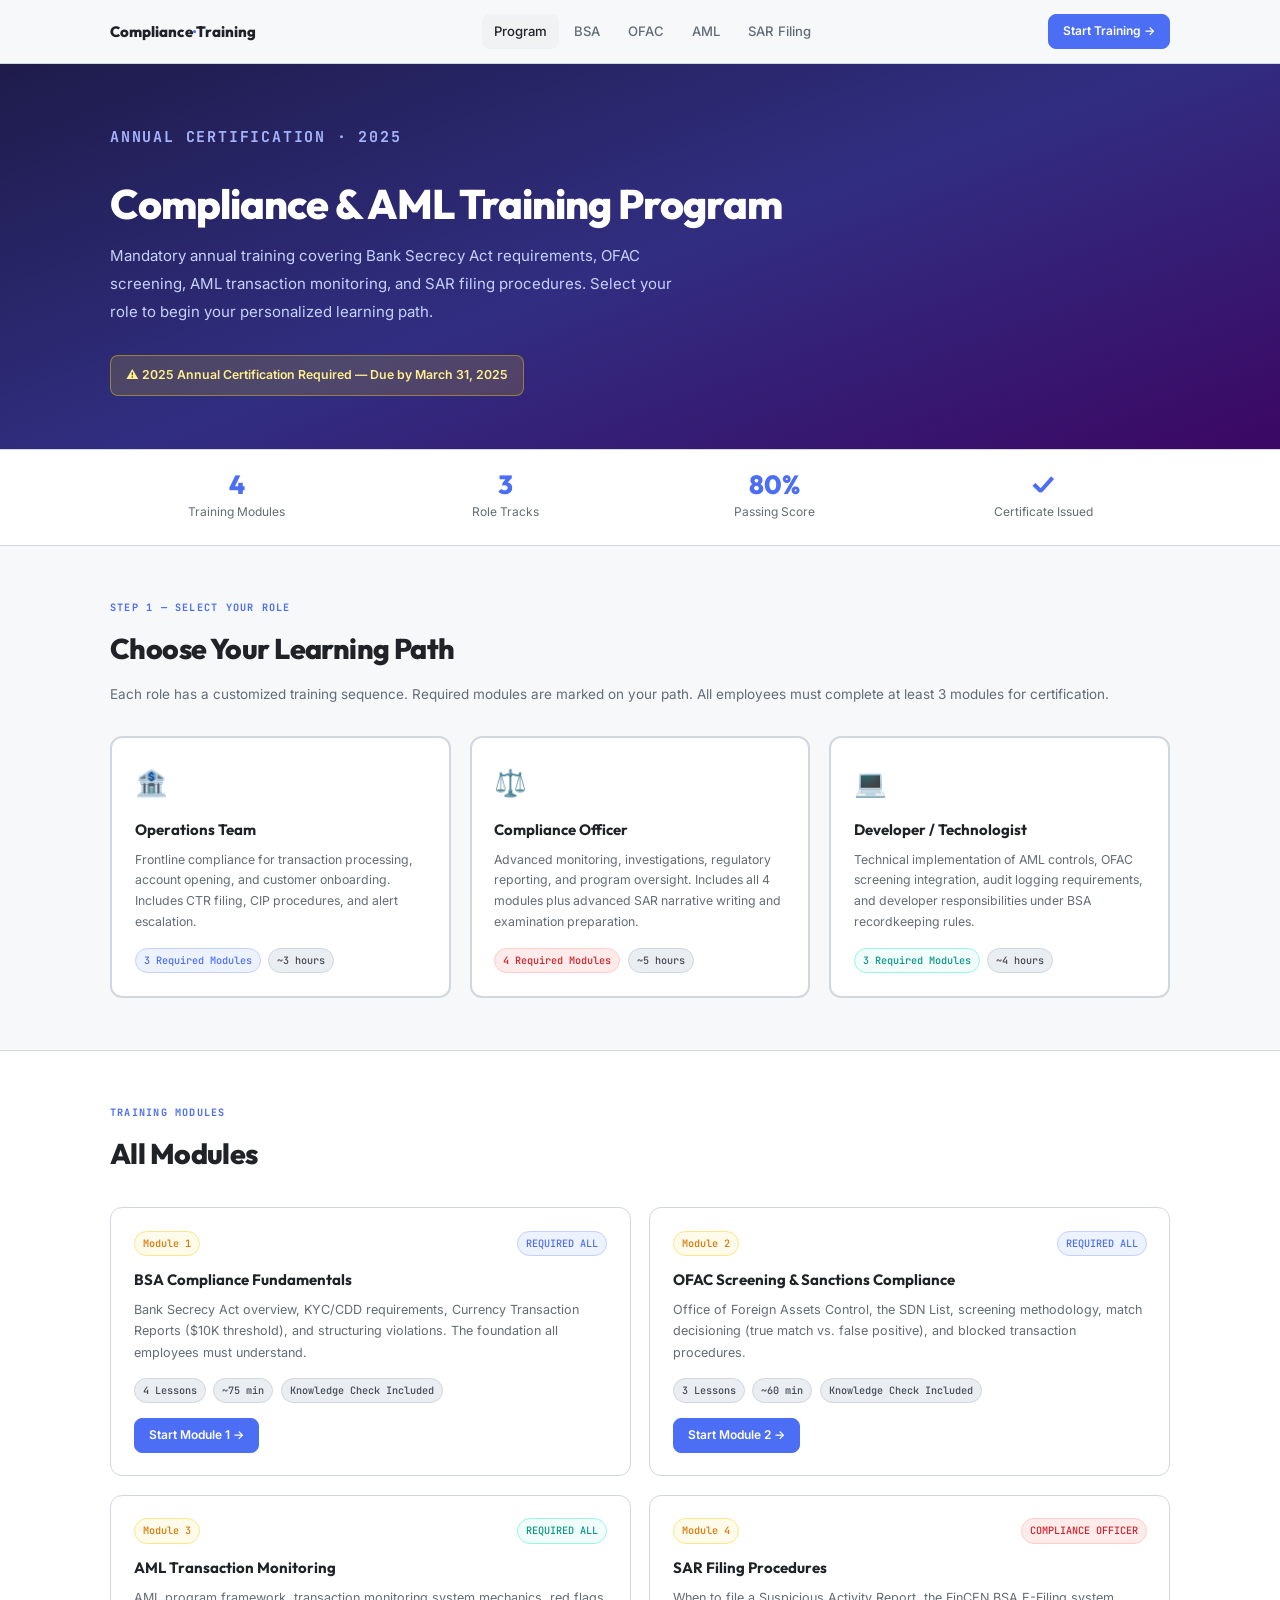
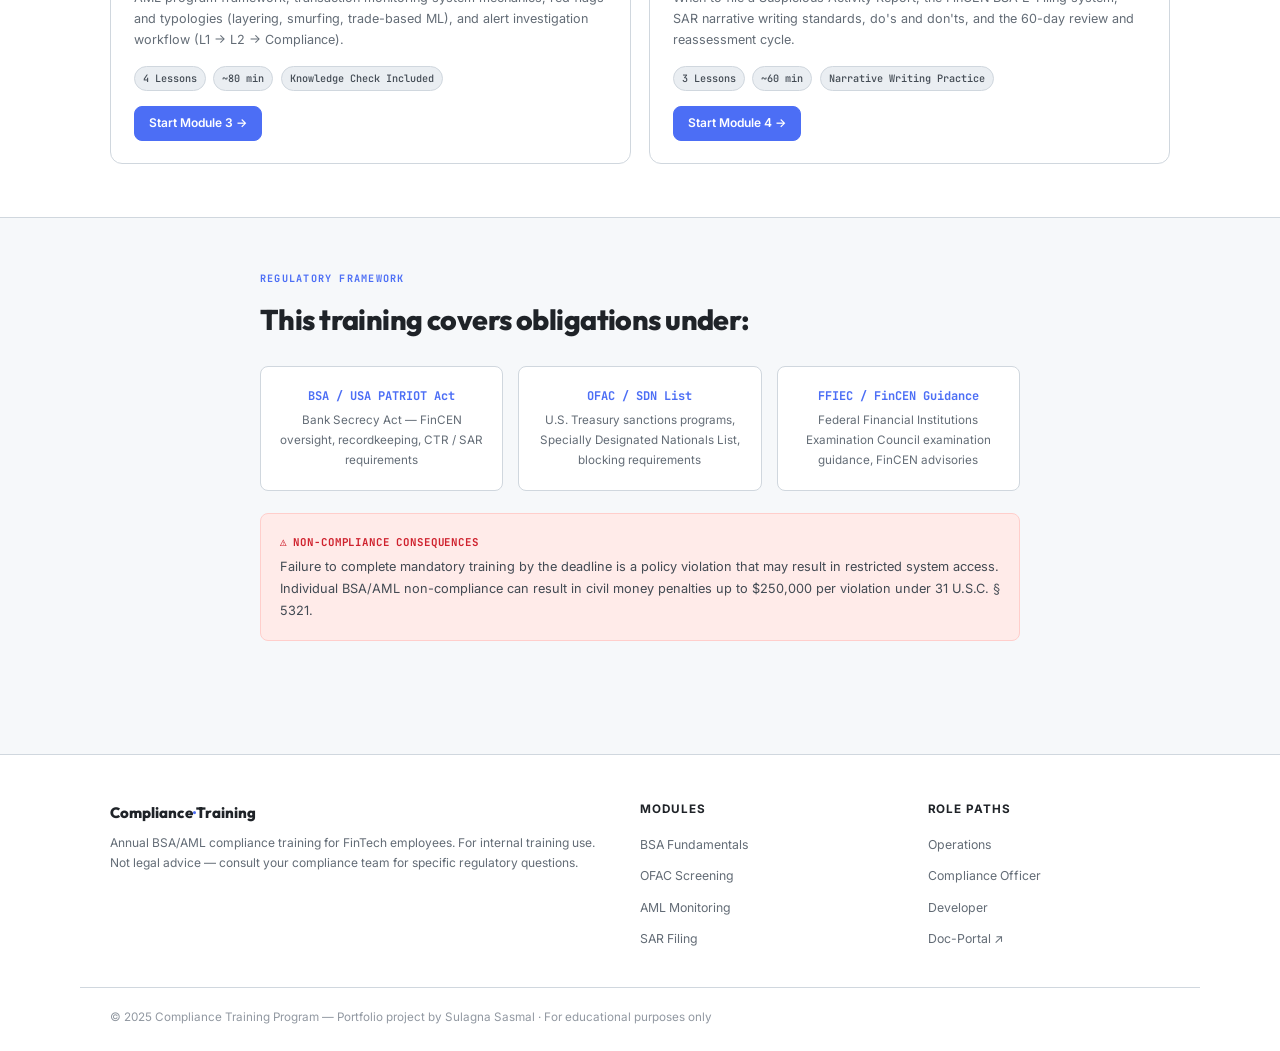
==== index.html @ 872cd0ae "Initial commit: Compliance & AML Training Program Portfolio site: structured BSA/OFAC/AML/SAR employ" ====
<!DOCTYPE html>
<html lang="en">
<head>
<meta charset="UTF-8">
<meta name="viewport" content="width=device-width, initial-scale=1.0">
<meta name="description" content="Compliance & AML Training Program — mandatory annual training covering BSA, KYC/CDD, OFAC screening, and AML transaction monitoring for FinTech employees.">
<title>Compliance & AML Training Program — 2025 Annual Certification</title>
<link rel="stylesheet" href="assets/css/style.css">
</head>
<body>

<nav class="nav">
  <div class="nav-inner">
    <a href="index.html" class="nav-brand">Compliance<span>·</span>Training</a>
    <div class="nav-links">
      <a href="index.html" class="nav-link active">Program</a>
      <a href="module-bsa.html" class="nav-link">BSA</a>
      <a href="module-ofac.html" class="nav-link">OFAC</a>
      <a href="module-aml.html" class="nav-link">AML</a>
      <a href="module-sar.html" class="nav-link">SAR Filing</a>
    </div>
    <div class="nav-actions">
      <a href="module-bsa.html" class="btn btn-indigo btn-sm">Start Training →</a>
    </div>
  </div>
</nav>

<!-- HERO -->
<section class="training-hero">
  <div class="container">
    <p class="section-label">Annual Certification · 2025</p>
    <h1>Compliance &amp; AML Training Program</h1>
    <p>Mandatory annual training covering Bank Secrecy Act requirements, OFAC screening, AML transaction monitoring, and SAR filing procedures. Select your role to begin your personalized learning path.</p>
    <div style="display:inline-flex;align-items:center;gap:0.5rem;background:rgba(255,220,0,0.15);border:1px solid rgba(255,220,0,0.4);border-radius:var(--radius);padding:0.6rem 1rem;font-size:0.82rem;color:#fef08a;font-weight:600;">
      ⚠ 2025 Annual Certification Required — Due by March 31, 2025
    </div>
  </div>
</section>

<!-- STATS -->
<div class="stats-strip">
  <div class="stats-grid">
    <div class="stat-item"><span class="stat-number">4</span><div class="stat-label">Training Modules</div></div>
    <div class="stat-item"><span class="stat-number">3</span><div class="stat-label">Role Tracks</div></div>
    <div class="stat-item"><span class="stat-number">80%</span><div class="stat-label">Passing Score</div></div>
    <div class="stat-item"><span class="stat-number">✓</span><div class="stat-label">Certificate Issued</div></div>
  </div>
</div>

<!-- ROLE SELECTOR -->
<section class="section">
  <div class="container">
    <p class="section-label">Step 1 — Select Your Role</p>
    <h2 class="section-title">Choose Your Learning Path</h2>
    <p style="font-size:0.9rem;color:var(--text-3);margin-bottom:1rem;">Each role has a customized training sequence. Required modules are marked on your path. All employees must complete at least 3 modules for certification.</p>

    <div class="role-grid">
      <a href="path-ops.html" class="role-card" data-role="ops">
        <div class="role-icon">🏦</div>
        <div class="role-title">Operations Team</div>
        <p class="role-desc">Frontline compliance for transaction processing, account opening, and customer onboarding. Includes CTR filing, CIP procedures, and alert escalation.</p>
        <div class="role-meta">
          <span class="badge badge-indigo">3 Required Modules</span>
          <span class="badge badge-gray">~3 hours</span>
        </div>
      </a>
      <a href="path-compliance.html" class="role-card" data-role="compliance">
        <div class="role-icon">⚖️</div>
        <div class="role-title">Compliance Officer</div>
        <p class="role-desc">Advanced monitoring, investigations, regulatory reporting, and program oversight. Includes all 4 modules plus advanced SAR narrative writing and examination preparation.</p>
        <div class="role-meta">
          <span class="badge badge-red">4 Required Modules</span>
          <span class="badge badge-gray">~5 hours</span>
        </div>
      </a>
      <a href="path-developer.html" class="role-card" data-role="developer">
        <div class="role-icon">💻</div>
        <div class="role-title">Developer / Technologist</div>
        <p class="role-desc">Technical implementation of AML controls, OFAC screening integration, audit logging requirements, and developer responsibilities under BSA recordkeeping rules.</p>
        <div class="role-meta">
          <span class="badge badge-teal">3 Required Modules</span>
          <span class="badge badge-gray">~4 hours</span>
        </div>
      </a>
    </div>
  </div>
</section>

<!-- ALL MODULES -->
<section class="section" style="background:var(--bg-card);border-top:1px solid var(--border);border-bottom:1px solid var(--border);">
  <div class="container">
    <p class="section-label">Training Modules</p>
    <h2 class="section-title">All Modules</h2>

    <div class="module-grid">
      <a href="module-bsa.html" class="module-card">
        <div class="module-card-header">
          <span class="badge badge-amber">Module 1</span>
          <span class="badge badge-indigo">REQUIRED ALL</span>
        </div>
        <div class="module-title-main">BSA Compliance Fundamentals</div>
        <div class="module-desc">Bank Secrecy Act overview, KYC/CDD requirements, Currency Transaction Reports ($10K threshold), and structuring violations. The foundation all employees must understand.</div>
        <div style="display:flex;gap:0.5rem;flex-wrap:wrap;margin-bottom:1rem;">
          <span class="badge badge-gray">4 Lessons</span>
          <span class="badge badge-gray">~75 min</span>
          <span class="badge badge-gray">Knowledge Check Included</span>
        </div>
        <div class="btn btn-indigo btn-sm">Start Module 1 →</div>
      </a>

      <a href="module-ofac.html" class="module-card">
        <div class="module-card-header">
          <span class="badge badge-amber">Module 2</span>
          <span class="badge badge-indigo">REQUIRED ALL</span>
        </div>
        <div class="module-title-main">OFAC Screening &amp; Sanctions Compliance</div>
        <div class="module-desc">Office of Foreign Assets Control, the SDN List, screening methodology, match decisioning (true match vs. false positive), and blocked transaction procedures.</div>
        <div style="display:flex;gap:0.5rem;flex-wrap:wrap;margin-bottom:1rem;">
          <span class="badge badge-gray">3 Lessons</span>
          <span class="badge badge-gray">~60 min</span>
          <span class="badge badge-gray">Knowledge Check Included</span>
        </div>
        <div class="btn btn-indigo btn-sm">Start Module 2 →</div>
      </a>

      <a href="module-aml.html" class="module-card">
        <div class="module-card-header">
          <span class="badge badge-amber">Module 3</span>
          <span class="badge badge-teal">REQUIRED ALL</span>
        </div>
        <div class="module-title-main">AML Transaction Monitoring</div>
        <div class="module-desc">AML program framework, transaction monitoring system mechanics, red flags and typologies (layering, smurfing, trade-based ML), and alert investigation workflow (L1 → L2 → Compliance).</div>
        <div style="display:flex;gap:0.5rem;flex-wrap:wrap;margin-bottom:1rem;">
          <span class="badge badge-gray">4 Lessons</span>
          <span class="badge badge-gray">~80 min</span>
          <span class="badge badge-gray">Knowledge Check Included</span>
        </div>
        <div class="btn btn-indigo btn-sm">Start Module 3 →</div>
      </a>

      <a href="module-sar.html" class="module-card">
        <div class="module-card-header">
          <span class="badge badge-amber">Module 4</span>
          <span class="badge badge-red">COMPLIANCE OFFICER</span>
        </div>
        <div class="module-title-main">SAR Filing Procedures</div>
        <div class="module-desc">When to file a Suspicious Activity Report, the FinCEN BSA E-Filing system, SAR narrative writing standards, do's and don'ts, and the 60-day review and reassessment cycle.</div>
        <div style="display:flex;gap:0.5rem;flex-wrap:wrap;margin-bottom:1rem;">
          <span class="badge badge-gray">3 Lessons</span>
          <span class="badge badge-gray">~60 min</span>
          <span class="badge badge-gray">Narrative Writing Practice</span>
        </div>
        <div class="btn btn-indigo btn-sm">Start Module 4 →</div>
      </a>
    </div>
  </div>
</section>

<!-- REGULATORY FRAMEWORK -->
<section class="section">
  <div class="container-narrow">
    <p class="section-label">Regulatory Framework</p>
    <h2 class="section-title">This training covers obligations under:</h2>
    <div style="display:grid;grid-template-columns:repeat(3,1fr);gap:1rem;margin-top:1.5rem;">
      <div style="background:var(--bg-card);border:1px solid var(--border);border-radius:var(--radius);padding:1.25rem;text-align:center;">
        <div style="font-family:var(--font-mono);font-size:0.8rem;font-weight:700;color:var(--indigo);margin-bottom:0.35rem;">BSA / USA PATRIOT Act</div>
        <p style="font-size:0.78rem;color:var(--text-3);">Bank Secrecy Act — FinCEN oversight, recordkeeping, CTR / SAR requirements</p>
      </div>
      <div style="background:var(--bg-card);border:1px solid var(--border);border-radius:var(--radius);padding:1.25rem;text-align:center;">
        <div style="font-family:var(--font-mono);font-size:0.8rem;font-weight:700;color:var(--indigo);margin-bottom:0.35rem;">OFAC / SDN List</div>
        <p style="font-size:0.78rem;color:var(--text-3);">U.S. Treasury sanctions programs, Specially Designated Nationals List, blocking requirements</p>
      </div>
      <div style="background:var(--bg-card);border:1px solid var(--border);border-radius:var(--radius);padding:1.25rem;text-align:center;">
        <div style="font-family:var(--font-mono);font-size:0.8rem;font-weight:700;color:var(--indigo);margin-bottom:0.35rem;">FFIEC / FinCEN Guidance</div>
        <p style="font-size:0.78rem;color:var(--text-3);">Federal Financial Institutions Examination Council examination guidance, FinCEN advisories</p>
      </div>
    </div>
    <div style="background:var(--red-bg);border:1px solid var(--red-border);border-radius:var(--radius);padding:1.25rem;margin-top:1.5rem;">
      <div style="font-family:var(--font-mono);font-size:0.72rem;font-weight:700;color:var(--red);text-transform:uppercase;letter-spacing:0.08em;margin-bottom:0.35rem;">⚠ Non-Compliance Consequences</div>
      <p style="font-size:0.85rem;color:var(--text-2);margin:0;">Failure to complete mandatory training by the deadline is a policy violation that may result in restricted system access. Individual BSA/AML non-compliance can result in civil money penalties up to $250,000 per violation under 31 U.S.C. § 5321.</p>
    </div>
  </div>
</section>

<!-- FOOTER -->
<footer class="footer">
  <div class="footer-grid">
    <div>
      <div class="footer-brand">Compliance<span>·</span>Training</div>
      <p style="font-size:0.8rem;color:var(--text-3);margin-top:0.5rem;line-height:1.7;">Annual BSA/AML compliance training for FinTech employees. For internal training use. Not legal advice — consult your compliance team for specific regulatory questions.</p>
    </div>
    <div>
      <div class="footer-col-title">Modules</div>
      <ul class="footer-links">
        <li><a href="module-bsa.html">BSA Fundamentals</a></li>
        <li><a href="module-ofac.html">OFAC Screening</a></li>
        <li><a href="module-aml.html">AML Monitoring</a></li>
        <li><a href="module-sar.html">SAR Filing</a></li>
      </ul>
    </div>
    <div>
      <div class="footer-col-title">Role Paths</div>
      <ul class="footer-links">
        <li><a href="path-ops.html">Operations</a></li>
        <li><a href="path-compliance.html">Compliance Officer</a></li>
        <li><a href="path-developer.html">Developer</a></li>
        <li><a href="https://sulagnasasmal.github.io/doc-portal/">Doc-Portal ↗</a></li>
      </ul>
    </div>
  </div>
  <div class="footer-bottom"><span class="footer-copyright">© 2025 Compliance Training Program — Portfolio project by Sulagna Sasmal · For educational purposes only</span></div>
</footer>

<script src="assets/js/training.js"></script>
</body>
</html>
---- assets/css/style.css ----
/* Compliance & AML Training Program
   Design: Indigo primary · Outfit/Inter/JetBrains Mono */

@import url('https://fonts.googleapis.com/css2?family=Outfit:wght@300;400;500;600;700;800&family=Inter:wght@400;500;600&family=JetBrains+Mono:wght@400;500&display=swap');

*, *::before, *::after { margin: 0; padding: 0; box-sizing: border-box; }
html { font-size: 15px; scroll-behavior: smooth; }

:root {
  --bg: #f6f8fa; --bg-card: #fff; --bg-hover: #f0f2f4; --bg-tag: #eaeef2;
  --border: #d0d7de; --border-dark: #b0b8c2;
  --text: #1f2328; --text-2: #424a53; --text-3: #636c76; --text-4: #9198a1;
  --indigo: #4c6ef5; --indigo-hover: #3b5bdb; --indigo-light: #edf2ff; --indigo-border: #c5d0fd;
  --amber: #d97706; --amber-bg: #fffbeb; --amber-border: #fde68a;
  --teal: #0d9488; --teal-bg: #f0fdfa; --teal-border: #99f6e4;
  --green: #1a7f37; --green-bg: #dafbe1; --green-border: #99e6b0;
  --red: #cf222e; --red-bg: #ffebe9; --red-border: #ffcecb;
  --orange: #c2410c; --orange-bg: #fff7ed; --orange-border: #fed7aa;
  --purple: #7c3aed; --purple-bg: #f5f3ff; --purple-border: #ddd6fe;
  --code-bg: #0f172a; --code-text: #e2e8f0;
  --nav-h: 64px; --wide-w: 1120px; --content-w: 820px;
  --radius: 8px; --radius-lg: 12px;
  --shadow: 0 1px 3px rgba(31,35,40,0.08), 0 4px 12px rgba(31,35,40,0.04);
  --shadow-lg: 0 4px 16px rgba(31,35,40,0.12);
  --font-display: 'Outfit', sans-serif; --font-body: 'Inter', sans-serif;
  --font-mono: 'JetBrains Mono', monospace;
}

body { font-family: var(--font-body); background: var(--bg); color: var(--text); line-height: 1.7; }
::-webkit-scrollbar { width: 6px; } ::-webkit-scrollbar-thumb { background: var(--border-dark); border-radius: 10px; }

/* NAV */
.nav { position: sticky; top: 0; z-index: 100; height: var(--nav-h); background: rgba(246,248,250,0.95); backdrop-filter: blur(12px); border-bottom: 1px solid var(--border); display: flex; align-items: center; }
.nav-inner { max-width: var(--wide-w); margin: 0 auto; padding: 0 2rem; width: 100%; display: flex; align-items: center; justify-content: space-between; gap: 2rem; }
.nav-brand { font-family: var(--font-display); font-size: 1rem; font-weight: 800; color: var(--text); text-decoration: none; }
.nav-brand span { color: var(--indigo); }
.nav-links { display: flex; gap: 0.25rem; }
.nav-link { color: var(--text-3); text-decoration: none; font-size: 0.875rem; font-weight: 500; padding: 6px 12px; border-radius: var(--radius); transition: all 0.15s; }
.nav-link:hover, .nav-link.active { background: var(--bg-hover); color: var(--text); }

/* BUTTONS */
.btn { display: inline-flex; align-items: center; gap: 6px; font-size: 0.875rem; font-weight: 600; padding: 9px 20px; border-radius: var(--radius); text-decoration: none; transition: all 0.15s; cursor: pointer; border: none; white-space: nowrap; }
.btn-indigo { background: var(--indigo); color: #fff; border: 1px solid var(--indigo); }
.btn-indigo:hover { background: var(--indigo-hover); }
.btn-outline { background: transparent; color: var(--text-2); border: 1px solid var(--border); }
.btn-outline:hover { background: var(--bg-hover); border-color: var(--border-dark); }
.btn-sm { padding: 6px 14px; font-size: 0.8rem; }

/* BADGES */
.badge { display: inline-flex; align-items: center; font-family: var(--font-mono); font-size: 0.68rem; font-weight: 500; padding: 3px 8px; border-radius: 20px; white-space: nowrap; }
.badge-indigo { background: var(--indigo-light); color: var(--indigo); border: 1px solid var(--indigo-border); }
.badge-amber { background: var(--amber-bg); color: var(--amber); border: 1px solid var(--amber-border); }
.badge-red { background: var(--red-bg); color: var(--red); border: 1px solid var(--red-border); }
.badge-green { background: var(--green-bg); color: var(--green); border: 1px solid var(--green-border); }
.badge-teal { background: var(--teal-bg); color: var(--teal); border: 1px solid var(--teal-border); }
.badge-orange { background: var(--orange-bg); color: var(--orange); border: 1px solid var(--orange-border); }
.badge-gray { background: var(--bg-tag); color: var(--text-2); border: 1px solid var(--border); }
.badge-purple { background: var(--purple-bg); color: var(--purple); border: 1px solid var(--purple-border); }

/* LAYOUT */
.container { max-width: var(--wide-w); margin: 0 auto; padding: 0 2rem; }
.container-narrow { max-width: var(--content-w); margin: 0 auto; padding: 0 2rem; }
.section { padding: 3.5rem 0; }
.section-label { font-family: var(--font-mono); font-size: 0.68rem; font-weight: 700; letter-spacing: 0.12em; text-transform: uppercase; color: var(--indigo); margin-bottom: 0.5rem; }
.section-title { font-family: var(--font-display); font-size: clamp(1.4rem,3vw,1.9rem); font-weight: 800; color: var(--text); letter-spacing: -0.02em; margin-bottom: 0.75rem; }

/* HERO */
.training-hero { background: linear-gradient(160deg, #1e1b4b 0%, #312e81 50%, #3b0764 100%); color: #fff; padding: 4rem 0 3.5rem; }
.training-hero .section-label { color: #a5b4fc; }
.training-hero h1 { font-family: var(--font-display); font-size: clamp(1.9rem,4vw,2.75rem); font-weight: 800; letter-spacing: -0.025em; line-height: 1.1; margin-bottom: 1rem; }
.training-hero p { color: #c7d2fe; font-size: 1rem; line-height: 1.85; margin-bottom: 2rem; max-width: 580px; }

/* ROLE CARDS */
.role-grid { display: grid; grid-template-columns: repeat(3,1fr); gap: 1.25rem; margin-top: 2rem; }
.role-card { background: var(--bg-card); border: 2px solid var(--border); border-radius: var(--radius-lg); padding: 1.5rem; cursor: pointer; transition: all 0.2s; text-decoration: none; display: block; }
.role-card:hover { border-color: var(--indigo); box-shadow: var(--shadow-lg); transform: translateY(-2px); }
.role-card.active { border-color: var(--indigo); background: var(--indigo-light); }
.role-icon { font-size: 1.75rem; margin-bottom: 0.75rem; }
.role-title { font-family: var(--font-display); font-size: 1rem; font-weight: 700; color: var(--text); margin-bottom: 0.5rem; }
.role-desc { font-size: 0.82rem; color: var(--text-3); line-height: 1.7; margin-bottom: 1rem; }
.role-meta { display: flex; gap: 0.5rem; flex-wrap: wrap; }

/* MODULE CARDS */
.module-grid { display: grid; grid-template-columns: repeat(2,1fr); gap: 1.25rem; margin-top: 2rem; }
.module-card { background: var(--bg-card); border: 1px solid var(--border); border-radius: var(--radius-lg); padding: 1.5rem; text-decoration: none; transition: all 0.2s; display: block; }
.module-card:hover { box-shadow: var(--shadow-lg); border-color: var(--indigo); }
.module-card-header { display: flex; justify-content: space-between; align-items: flex-start; margin-bottom: 0.75rem; }
.module-number { font-family: var(--font-mono); font-size: 0.72rem; color: var(--text-4); }
.module-title-main { font-family: var(--font-display); font-size: 1rem; font-weight: 700; color: var(--text); margin-bottom: 0.4rem; }
.module-desc { font-size: 0.84rem; color: var(--text-3); line-height: 1.7; margin-bottom: 1rem; }

/* LESSON CONTENT — COMPLIANCE ARTICLES */
.lesson-layout { max-width: var(--content-w); margin: 0 auto; padding: 3rem 2rem; }
.lesson-article h2 { font-family: var(--font-display); font-size: 1.3rem; font-weight: 800; color: var(--text); margin: 2rem 0 0.75rem; letter-spacing: -0.015em; }
.lesson-article h3 { font-family: var(--font-display); font-size: 1.05rem; font-weight: 700; color: var(--text); margin: 1.5rem 0 0.5rem; }
.lesson-article p { color: var(--text-2); font-size: 0.9rem; line-height: 1.85; margin-bottom: 1rem; }
.lesson-article ul, .lesson-article ol { color: var(--text-2); font-size: 0.88rem; padding-left: 1.5rem; margin-bottom: 1rem; }
.lesson-article li { line-height: 1.75; margin-bottom: 0.4rem; }
.lesson-article strong { color: var(--text); font-weight: 600; }
.lesson-article code { font-family: var(--font-mono); font-size: 0.82em; background: var(--bg-tag); padding: 1px 6px; border-radius: 4px; color: var(--indigo); border: 1px solid var(--border); }

/* CALLOUTS */
.callout { border-radius: var(--radius); padding: 1rem 1.25rem; margin: 1.25rem 0; border-left: 3px solid; }
.callout-title { font-family: var(--font-mono); font-size: 0.7rem; font-weight: 700; text-transform: uppercase; letter-spacing: 0.08em; margin-bottom: 0.35rem; }
.callout p { font-size: 0.875rem; line-height: 1.7; color: var(--text-2); margin: 0; }
.callout-rule { background: var(--amber-bg); border-color: var(--amber); } .callout-rule .callout-title { color: var(--amber); }
.callout-violation { background: var(--red-bg); border-color: var(--red); } .callout-violation .callout-title { color: var(--red); }
.callout-tip { background: var(--teal-bg); border-color: var(--teal); } .callout-tip .callout-title { color: var(--teal); }
.callout-note { background: var(--indigo-light); border-color: var(--indigo); } .callout-note .callout-title { color: var(--indigo); }

/* SCENARIO BOX */
.scenario-box { background: var(--bg-card); border: 1px solid var(--border); border-left: 4px solid var(--indigo); border-radius: var(--radius); padding: 1.25rem 1.5rem; margin: 1.5rem 0; }
.scenario-title { font-family: var(--font-display); font-size: 0.85rem; font-weight: 700; color: var(--indigo); margin-bottom: 0.5rem; text-transform: uppercase; font-size: 0.72rem; letter-spacing: 0.08em; font-family: var(--font-mono); }
.scenario-question { font-weight: 600; font-size: 0.9rem; color: var(--text); margin-bottom: 0.75rem; }
.scenario-analysis { font-size: 0.875rem; color: var(--text-2); line-height: 1.8; }

/* QUIZ */
.quiz-question { margin-bottom: 2rem; }
.quiz-q-text { font-weight: 600; font-size: 0.9rem; color: var(--text); margin-bottom: 0.75rem; }
.quiz-options { display: flex; flex-direction: column; gap: 0.5rem; }
.quiz-option { padding: 0.75rem 1rem; border: 1px solid var(--border); border-radius: var(--radius); cursor: pointer; font-size: 0.875rem; color: var(--text-2); transition: all 0.15s; background: var(--bg-card); }
.quiz-option:hover { border-color: var(--indigo); background: var(--indigo-light); }
.quiz-option.correct { border-color: var(--teal); background: var(--teal-bg); color: var(--teal); }
.quiz-option.incorrect { border-color: var(--red); background: var(--red-bg); color: var(--red); }

/* LEARNING PATH STEPPER */
.path-steps { display: flex; flex-direction: column; gap: 0; }
.path-step { display: flex; gap: 1.25rem; padding: 1.25rem 0; border-bottom: 1px solid var(--border); }
.path-step:last-child { border-bottom: none; }
.path-step-num { width: 32px; height: 32px; border-radius: 50%; display: flex; align-items: center; justify-content: center; font-family: var(--font-display); font-weight: 800; font-size: 0.8rem; flex-shrink: 0; }
.path-step-num.required { background: var(--indigo); color: #fff; }
.path-step-num.optional { background: var(--bg-tag); color: var(--text-3); border: 2px solid var(--border); }
.path-step-content {}
.path-step-title { font-weight: 700; color: var(--text); font-size: 0.9rem; margin-bottom: 0.2rem; }
.path-step-desc { font-size: 0.8rem; color: var(--text-3); }

/* BREADCRUMB */
.breadcrumb { display: flex; align-items: center; gap: 0.5rem; font-size: 0.8rem; color: var(--text-3); padding-bottom: 1rem; flex-wrap: wrap; }
.breadcrumb a { color: var(--text-3); text-decoration: none; }
.breadcrumb a:hover { color: var(--indigo); }
.breadcrumb-sep { color: var(--text-4); }

/* STATS STRIP */
.stats-strip { background: var(--bg-card); border-top: 1px solid var(--border); border-bottom: 1px solid var(--border); }
.stats-grid { max-width: var(--wide-w); margin: 0 auto; padding: 1.5rem 2rem; display: grid; grid-template-columns: repeat(4,1fr); gap: 1rem; }
.stat-item { text-align: center; }
.stat-number { font-family: var(--font-display); font-size: 1.75rem; font-weight: 800; color: var(--indigo); display: block; line-height: 1; }
.stat-label { font-size: 0.8rem; color: var(--text-3); margin-top: 0.25rem; }

/* FOOTER */
.footer { background: var(--bg-card); border-top: 1px solid var(--border); padding: 3rem 0 1.5rem; margin-top: 4rem; }
.footer-grid { max-width: var(--wide-w); margin: 0 auto; padding: 0 2rem; display: grid; grid-template-columns: 2fr 1fr 1fr; gap: 3rem; }
.footer-brand { font-family: var(--font-display); font-size: 1rem; font-weight: 800; color: var(--text); }
.footer-brand span { color: var(--indigo); }
.footer-col-title { font-size: 0.78rem; font-weight: 700; text-transform: uppercase; letter-spacing: 0.08em; color: var(--text); margin-bottom: 0.75rem; }
.footer-links { list-style: none; }
.footer-links li { margin-bottom: 0.4rem; }
.footer-links a { font-size: 0.82rem; color: var(--text-3); text-decoration: none; }
.footer-links a:hover { color: var(--indigo); }
.footer-bottom { max-width: var(--wide-w); margin: 2rem auto 0; padding: 1rem 2rem 0; border-top: 1px solid var(--border); }
.footer-copyright { font-size: 0.78rem; color: var(--text-4); }

@media (max-width: 1024px) { .role-grid { grid-template-columns: 1fr; } .module-grid { grid-template-columns: 1fr; } }
@media (max-width: 768px) { .nav-links { display: none; } .stats-grid { grid-template-columns: repeat(2,1fr); } .footer-grid { grid-template-columns: 1fr; gap: 2rem; } }
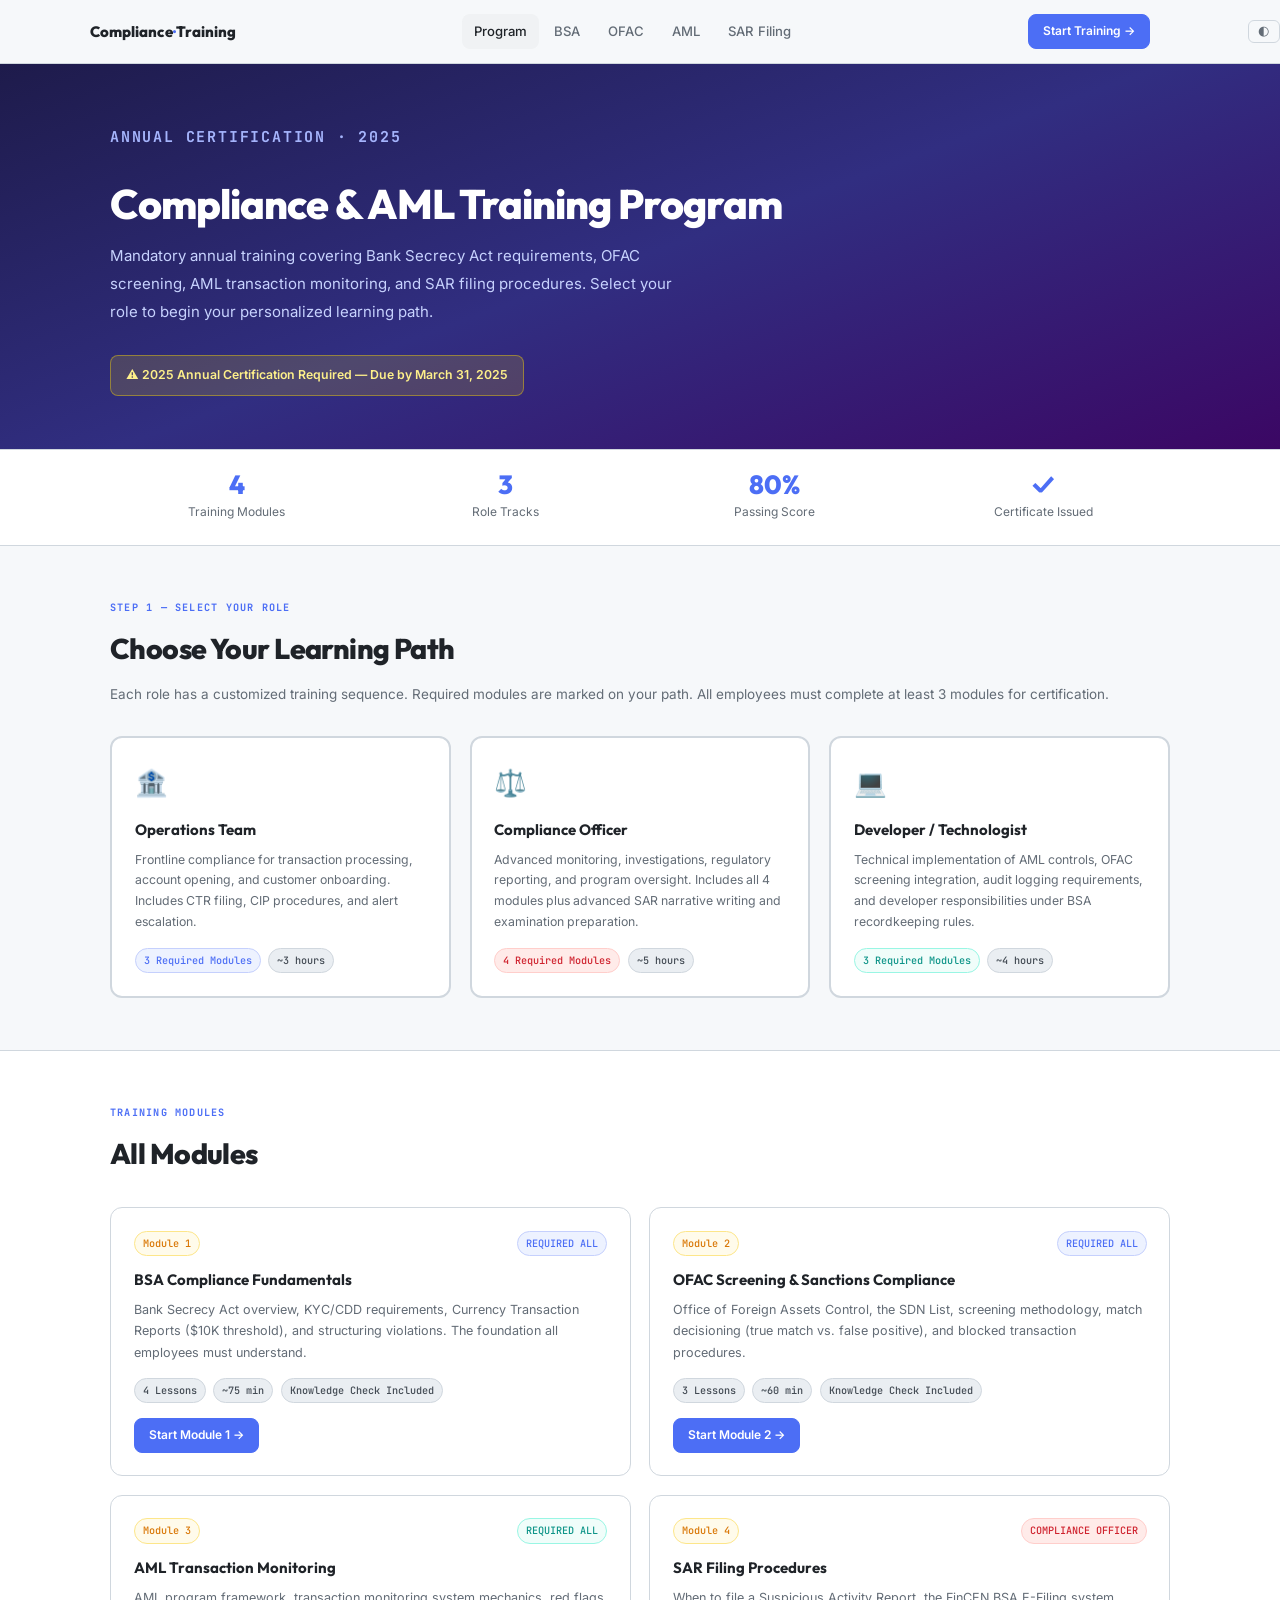
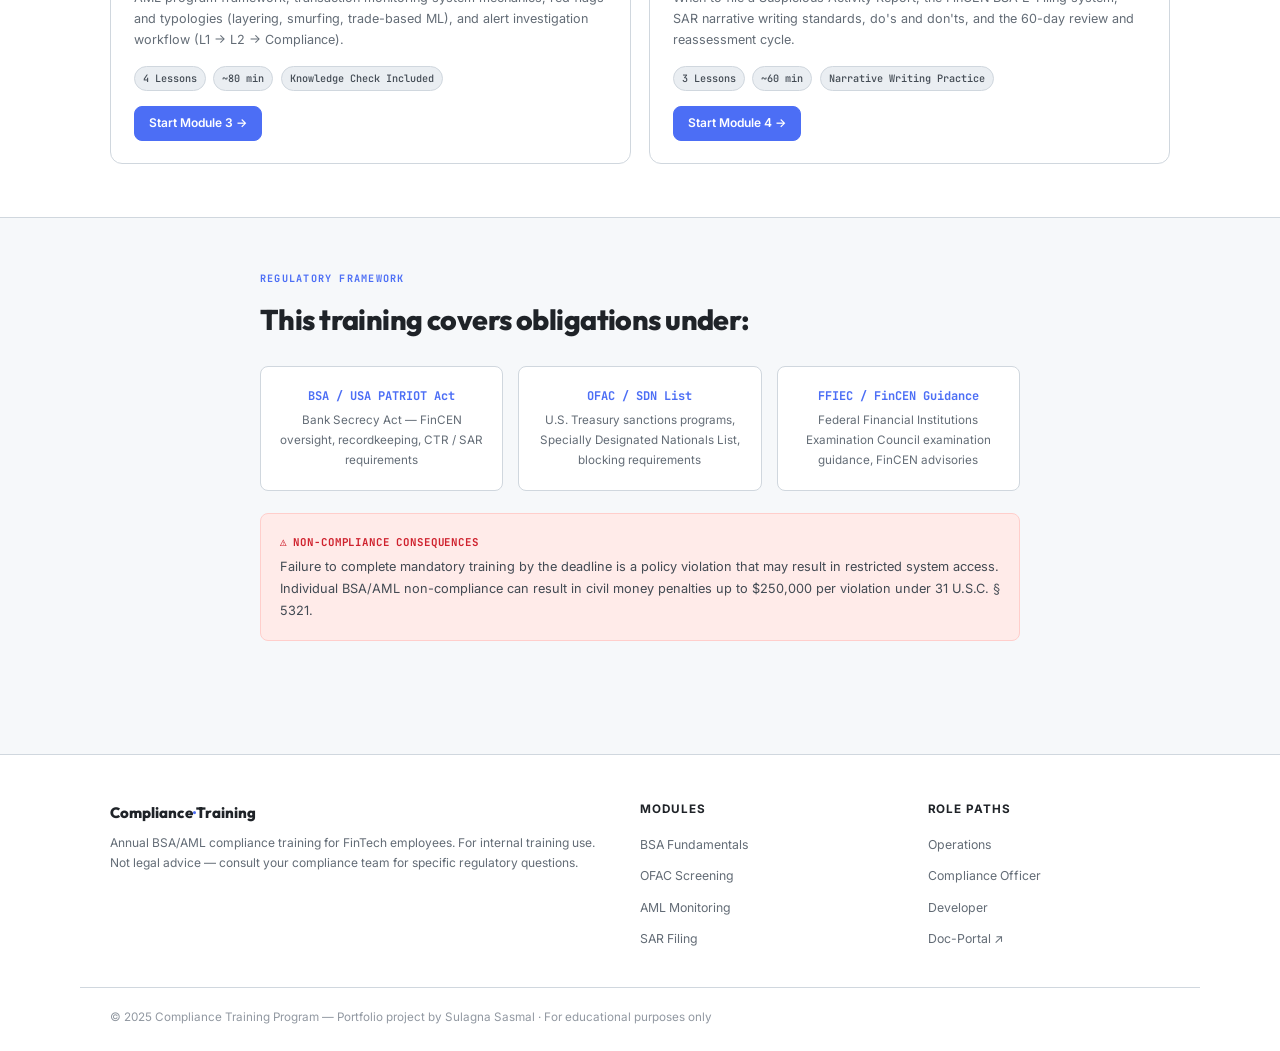
==== commit 70b8573e: "Add dark/light mode, theme.js, and README - Add dark theme CSS to style.css - Create assets/js/theme" ====
--- a/index.html
+++ b/index.html
@@ -6,6 +6,7 @@
 <meta name="description" content="Compliance & AML Training Program — mandatory annual training covering BSA, KYC/CDD, OFAC screening, and AML transaction monitoring for FinTech employees.">
 <title>Compliance & AML Training Program — 2025 Annual Certification</title>
 <link rel="stylesheet" href="assets/css/style.css">
+<script>(function(){var t=localStorage.getItem("theme");if(t)document.documentElement.setAttribute("data-theme",t);else if(window.matchMedia("(prefers-color-scheme:dark)").matches)document.documentElement.setAttribute("data-theme","dark");else document.documentElement.setAttribute("data-theme","light");})()</script>
 </head>
 <body>
 
@@ -23,6 +24,7 @@
       <a href="module-bsa.html" class="btn btn-indigo btn-sm">Start Training →</a>
     </div>
   </div>
+  <button class="theme-toggle" id="theme-toggle" aria-label="Toggle dark mode">&#9680;</button>
 </nav>
 
 <!-- HERO -->
@@ -212,5 +214,6 @@
 </footer>
 
 <script src="assets/js/training.js"></script>
+<script src="assets/js/theme.js"></script>
 </body>
 </html>
--- a/assets/css/style.css
+++ b/assets/css/style.css
@@ -162,3 +162,39 @@
 
 @media (max-width: 1024px) { .role-grid { grid-template-columns: 1fr; } .module-grid { grid-template-columns: 1fr; } }
 @media (max-width: 768px) { .nav-links { display: none; } .stats-grid { grid-template-columns: repeat(2,1fr); } .footer-grid { grid-template-columns: 1fr; gap: 2rem; } }
+
+/* ═══════════════════════════════════════════════
+   DARK THEME
+   ═══════════════════════════════════════════════ */
+[data-theme="dark"] {
+  --bg:          #0f172a;
+  --bg-card:     #1e293b;
+  --bg-hover:    #334155;
+  --bg-tag:      #1e293b;
+  --border:      #334155;
+  --border-dark: #475569;
+  --text:        #f1f5f9;
+  --text-2:      #cbd5e1;
+  --text-3:      #94a3b8;
+  --text-4:      #64748b;
+  --code-bg:     #0f172a;
+  --code-text:   #e2e8f0;
+}
+[data-theme="dark"] .nav { background: rgba(15,23,42,0.95); border-bottom-color: var(--border); }
+[data-theme="dark"] body { background: var(--bg); color: var(--text); }
+
+/* Theme toggle */
+.theme-toggle {
+  background: none;
+  border: 1px solid var(--border);
+  color: var(--text-3);
+  cursor: pointer;
+  border-radius: 6px;
+  padding: 0.3rem 0.65rem;
+  font-size: 0.85rem;
+  line-height: 1;
+  margin-left: 0.5rem;
+  transition: background 0.15s, color 0.15s;
+}
+.theme-toggle:hover { background: var(--bg-hover); color: var(--text); }
+
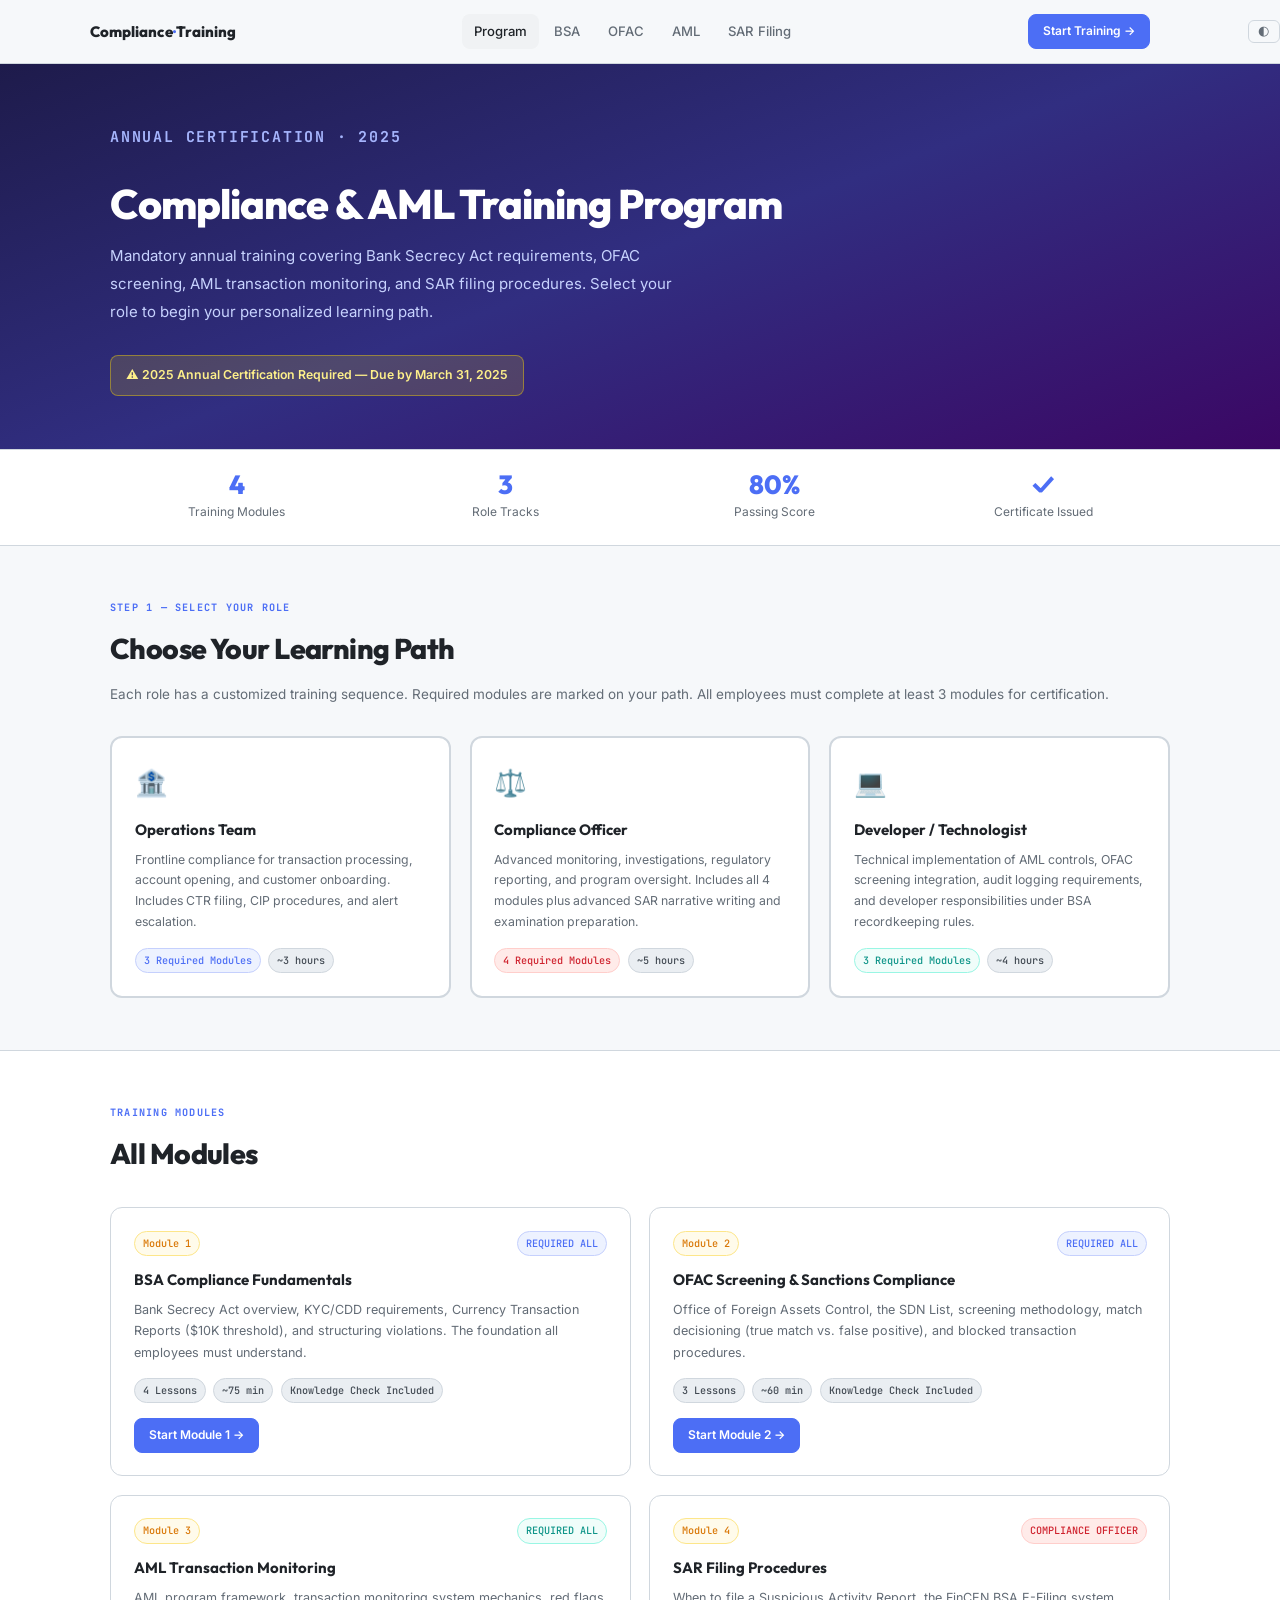
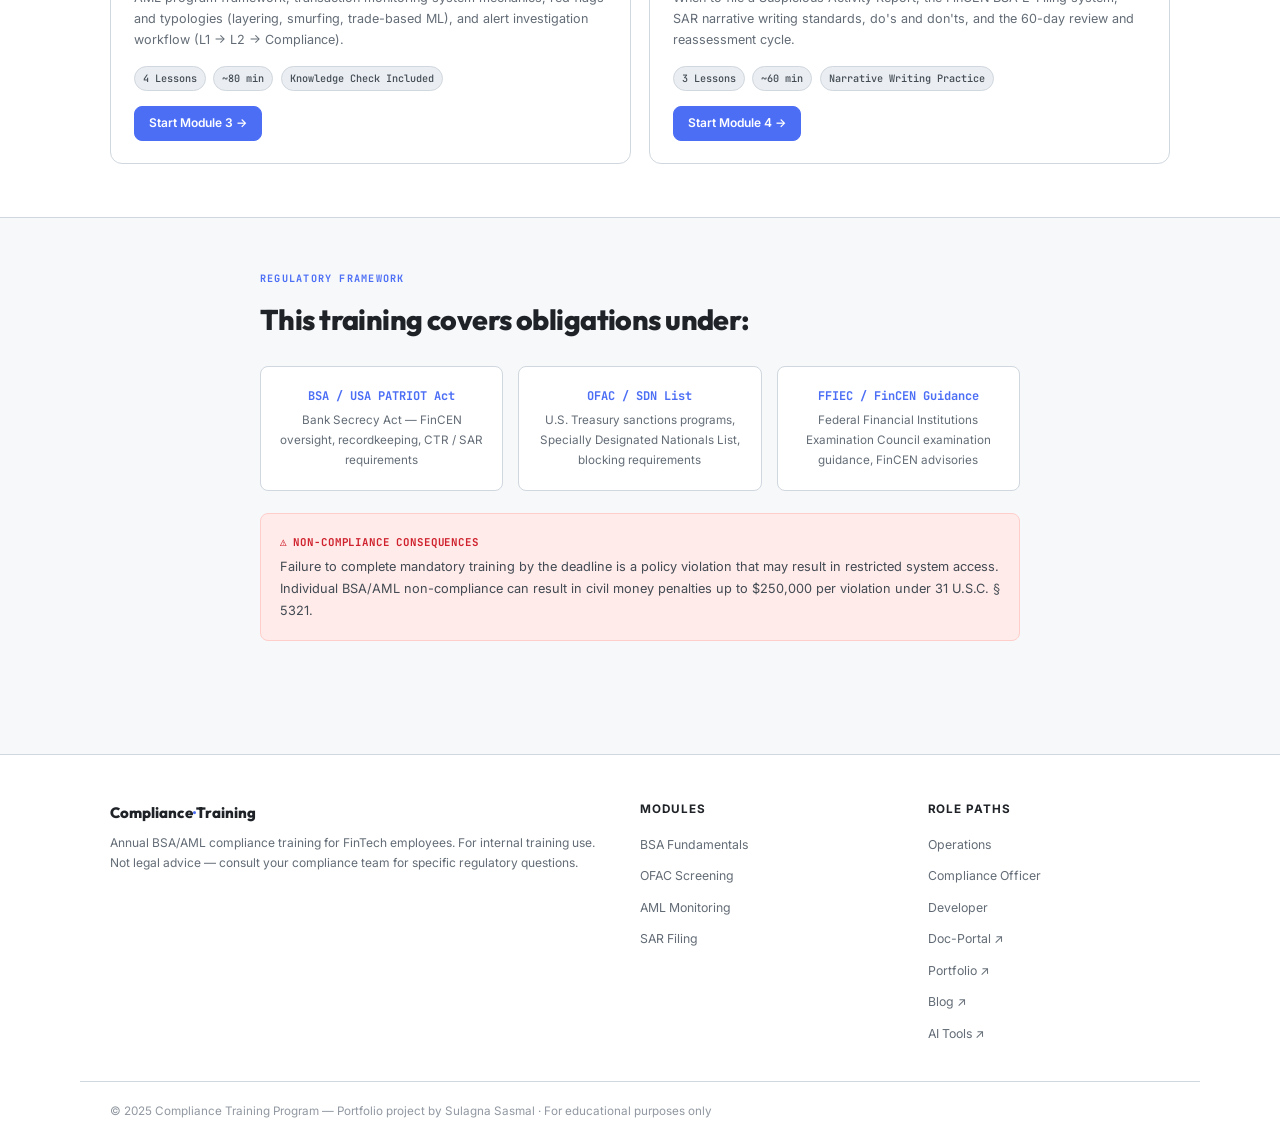
==== commit c509fd7b: "Add favicon and cross-links" ====
--- a/index.html
+++ b/index.html
@@ -6,6 +6,7 @@
 <meta name="description" content="Compliance & AML Training Program — mandatory annual training covering BSA, KYC/CDD, OFAC screening, and AML transaction monitoring for FinTech employees.">
 <title>Compliance & AML Training Program — 2025 Annual Certification</title>
 <link rel="stylesheet" href="assets/css/style.css">
+<link rel="icon" href="data:image/svg+xml,<svg xmlns='http://www.w3.org/2000/svg' viewBox='0 0 100 100'><text y='.9em' font-size='90'>🔒</text></svg>">
 <script>(function(){var t=localStorage.getItem("theme");if(t)document.documentElement.setAttribute("data-theme",t);else if(window.matchMedia("(prefers-color-scheme:dark)").matches)document.documentElement.setAttribute("data-theme","dark");else document.documentElement.setAttribute("data-theme","light");})()</script>
 </head>
 <body>
@@ -207,6 +208,9 @@
         <li><a href="path-compliance.html">Compliance Officer</a></li>
         <li><a href="path-developer.html">Developer</a></li>
         <li><a href="https://sulagnasasmal.github.io/doc-portal/">Doc-Portal ↗</a></li>
+        <li><a href="https://sulagnasasmal.com/" target="_blank" rel="noopener">Portfolio ↗</a></li>
+        <li><a href="https://sulagnasasmal.com/blog" target="_blank" rel="noopener">Blog ↗</a></li>
+        <li><a href="https://sulagnasasmal.github.io/ai-doc-tools/" target="_blank" rel="noopener">AI Tools ↗</a></li>
       </ul>
     </div>
   </div>
